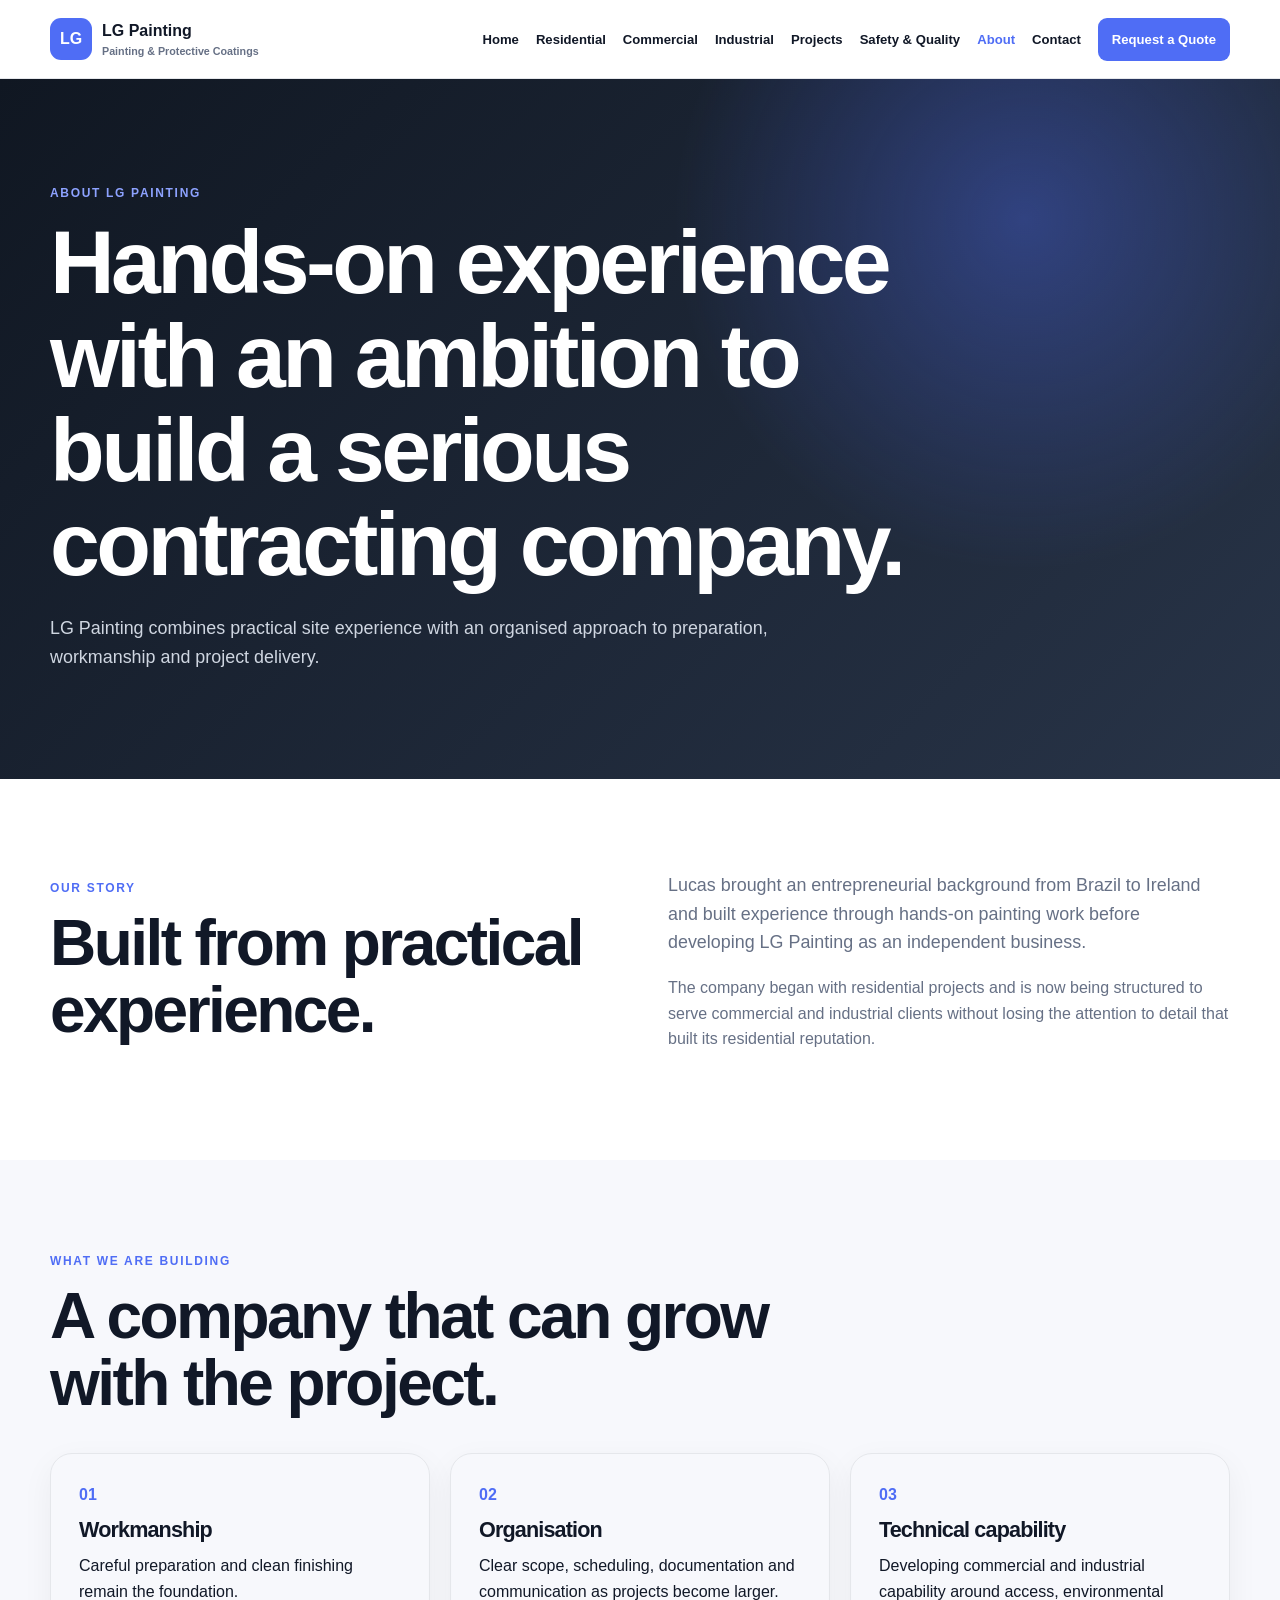
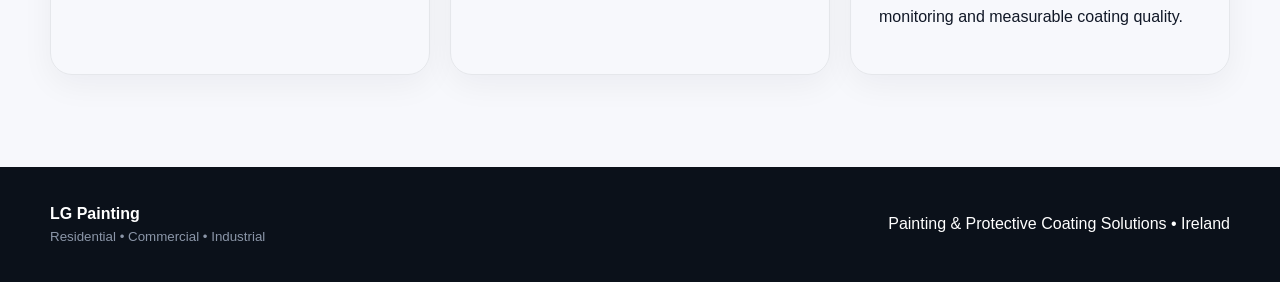
==== about.html @ a14e6132 "Add about page" ====
<!doctype html><html lang="en"><head><meta charset="utf-8"><meta name="viewport" content="width=device-width,initial-scale=1"><meta name="description" content="Learn about LG Painting, a hands-on painting contractor in Ireland developing residential, commercial and industrial capability."><title>About LG Painting | Ireland</title><link rel="stylesheet" href="styles.css"></head><body><header class="header"><div class="wrap nav"><a class="brand" href="index.html"><span>LG</span><b>LG Painting<small>Painting & Protective Coatings</small></b></a><button class="menu" aria-label="Open menu">☰</button><nav><a class="" href="index.html">Home</a><a class="" href="residential.html">Residential</a><a class="" href="commercial.html">Commercial</a><a class="" href="industrial.html">Industrial</a><a class="" href="projects.html">Projects</a><a class="" href="safety-quality.html">Safety & Quality</a><a class="active" href="about.html">About</a><a class="" href="contact.html">Contact</a><a class="quote" href="contact.html">Request a Quote</a></nav></div></header><main>
<section class="page-hero about-hero"><div class="wrap"><p class="kicker">About LG Painting</p><h1>Hands-on experience with an ambition to build a serious contracting company.</h1><p class="lead">LG Painting combines practical site experience with an organised approach to preparation, workmanship and project delivery.</p></div></section>
<section class="section"><div class="wrap split"><div><p class="kicker">Our story</p><h2>Built from practical experience.</h2></div><div><p class="lead">Lucas brought an entrepreneurial background from Brazil to Ireland and built experience through hands-on painting work before developing LG Painting as an independent business.</p><p class="muted">The company began with residential projects and is now being structured to serve commercial and industrial clients without losing the attention to detail that built its residential reputation.</p></div></div></section>
<section class="section soft"><div class="wrap"><p class="kicker">What we are building</p><h2>A company that can grow with the project.</h2><div class="cards"><article><span class="num">01</span><h3>Workmanship</h3><p>Careful preparation and clean finishing remain the foundation.</p></article><article><span class="num">02</span><h3>Organisation</h3><p>Clear scope, scheduling, documentation and communication as projects become larger.</p></article><article><span class="num">03</span><h3>Technical capability</h3><p>Developing commercial and industrial capability around access, environmental monitoring and measurable coating quality.</p></article></div></div></section></main><footer><div class="wrap foot"><div><b>LG Painting</b><small>Residential • Commercial • Industrial</small></div><div>Painting & Protective Coating Solutions • Ireland</div></div></footer><script src="script.js"></script></body></html>
---- styles.css ----
:root{--blue:#4F6DF5;--ink:#111827;--muted:#667085;--line:#E5E7EB;--soft:#F7F8FC;--green:#2DBE78;--max:1180px;--shadow:0 24px 70px rgba(17,24,39,.12)}
*{box-sizing:border-box}html{scroll-behavior:smooth}body{margin:0;color:var(--ink);font-family:Inter,Arial,sans-serif;background:#fff;line-height:1.6}a{color:inherit;text-decoration:none}h1,h2,h3,p{margin-top:0}h1,h2,h3{line-height:1.05;letter-spacing:-.04em}h1{font-size:clamp(3rem,7vw,6.2rem);max-width:860px;margin:.6rem 0 1.4rem}h2{font-size:clamp(2.2rem,5vw,4rem);max-width:780px;margin:.5rem 0 1rem}h3{font-size:1.35rem;margin:.7rem 0}.wrap{width:min(var(--max),calc(100% - 36px));margin:auto}.header{position:sticky;top:0;z-index:20;background:rgba(255,255,255,.94);backdrop-filter:blur(14px);border-bottom:1px solid var(--line)}.nav{height:78px;display:flex;align-items:center;gap:28px}.brand{display:flex;align-items:center;gap:10px;margin-right:auto}.brand>span{width:42px;height:42px;display:grid;place-items:center;background:var(--blue);color:#fff;border-radius:11px;font-weight:900}.brand b{display:flex;flex-direction:column;font-size:1rem}.brand small{font-size:.67rem;color:var(--muted);font-weight:600}.nav nav{display:flex;align-items:center;gap:17px;font-size:.82rem;font-weight:700}.nav .quote{background:var(--blue);color:#fff;padding:11px 14px;border-radius:9px}.menu{display:none;margin-left:auto;border:0;background:none;font-size:1.5rem}.hero{color:#fff;padding:92px 0;background:radial-gradient(circle at 80% 20%,rgba(79,109,245,.5),transparent 28%),linear-gradient(135deg,#0D1420,#1D283A 65%,#111827)}.hero-grid{display:grid;grid-template-columns:1.05fr .95fr;gap:58px;align-items:center}.kicker{text-transform:uppercase;letter-spacing:.14em;font-size:.75rem;font-weight:900;color:var(--blue)}.hero .kicker,.dark .kicker,.page-hero .kicker{color:#8DA2FF}.lead{font-size:1.12rem;color:var(--muted);max-width:740px}.hero .lead,.dark .lead{color:#CCD3DE}.narrow{max-width:700px}.actions,.tags{display:flex;gap:12px;flex-wrap:wrap}.actions{margin-top:30px}.tags{margin-top:34px}.tags span{border:1px solid rgba(255,255,255,.15);background:rgba(255,255,255,.06);padding:8px 11px;border-radius:999px;font-size:.82rem;font-weight:750}.btn{display:inline-flex;align-items:center;justify-content:center;border:0;border-radius:10px;padding:13px 18px;font-weight:850;cursor:pointer}.primary{background:var(--blue);color:#fff}.ghost{background:#fff;color:var(--ink)}.dashboard{padding:24px;border-radius:26px;background:rgba(255,255,255,.08);border:1px solid rgba(255,255,255,.14);box-shadow:0 30px 80px rgba(0,0,0,.25)}.dash-top{display:flex;justify-content:space-between;gap:10px;align-items:center;margin-bottom:16px}.dash-top em{font-style:normal;color:#98F0BE;font-size:.78rem;font-weight:800}.metrics{display:grid;grid-template-columns:1fr 1fr;gap:12px}.metrics div{padding:16px;border-radius:14px;background:rgba(7,12,22,.42);border:1px solid rgba(255,255,255,.08)}.metrics small{display:block;color:#9FA9B9;text-transform:uppercase;letter-spacing:.08em;font-size:.66rem}.metrics strong{display:block;margin-top:4px;font-size:1.08rem}.flow{margin-top:17px;padding-top:17px;border-top:1px solid rgba(255,255,255,.1);color:#AEB7C6;font-size:.82rem}.section{padding:92px 0}.soft{background:var(--soft)}.dark{background:linear-gradient(135deg,#101722,#202A3A);color:#fff}.cards,.tech{display:grid;grid-template-columns:repeat(3,1fr);gap:20px;margin-top:36px}.cards article{border:1px solid var(--line);border-radius:22px;padding:28px;box-shadow:0 10px 32px rgba(17,24,39,.05)}.cards ul{padding-left:18px;color:var(--muted)}.num,.tech article>span{color:var(--blue);font-weight:900}.tech{grid-template-columns:repeat(4,1fr)}.tech article{padding:24px;border-radius:20px;background:rgba(255,255,255,.055);border:1px solid rgba(255,255,255,.1)}.tech p{color:#B9C2CF}.sample{margin-top:34px;padding:28px;border:1px solid rgba(255,255,255,.1);border-radius:24px;background:#0B111B;display:grid;grid-template-columns:.8fr 1.2fr;gap:24px}.sample-grid{display:grid;grid-template-columns:repeat(3,1fr);gap:12px}.sample-grid div{padding:15px;border-radius:12px;background:#151E2B}.sample-grid small{display:block;color:#AAB4C3}.sample-grid b{display:block;margin-top:4px}.split{display:grid;grid-template-columns:1fr 1fr;gap:56px;align-items:center}.workflow{display:flex;gap:10px;flex-wrap:wrap}.workflow span{padding:11px 13px;border-radius:999px;background:#F0F3FF;color:#3047A7;font-weight:800;font-size:.86rem}.muted{color:var(--muted)}.contact{display:grid;grid-template-columns:.9fr 1.1fr;gap:50px;align-items:start}form{padding:26px;border:1px solid var(--line);border-radius:22px;box-shadow:var(--shadow)}label{display:grid;gap:7px;margin-bottom:14px;font-weight:800;font-size:.9rem}input,select,textarea{width:100%;padding:12px 13px;border:1px solid #D9DEE7;border-radius:10px;font:inherit}.two{display:grid;grid-template-columns:1fr 1fr;gap:12px}.notice{display:none;background:#EEF1FF;color:#3047A7;padding:11px 13px;border-radius:9px;margin-top:14px;font-size:.88rem}footer{background:#0B111A;color:#fff;padding:34px 0}.foot{display:flex;justify-content:space-between;gap:20px;align-items:center}.foot b,.foot small{display:block}.foot small{color:#8B96A8}

.nav nav a.active{color:var(--blue)}
.outline{background:#fff;color:var(--ink);border:1px solid var(--line)}
.text-link{display:inline-block;margin-top:12px;color:var(--blue);font-weight:850}
.cta-strip{display:flex;justify-content:space-between;gap:32px;align-items:center}
.page-hero{padding:105px 0 90px;color:#fff;background:radial-gradient(circle at 78% 25%,rgba(79,109,245,.42),transparent 28%),linear-gradient(135deg,#0D1420,#1D283A)}
.page-hero h1{max-width:920px}
.page-hero .lead{color:#CFD6E1}
.residential-hero{background:radial-gradient(circle at 80% 20%,rgba(79,109,245,.36),transparent 30%),linear-gradient(135deg,#151F30,#27354B)}
.commercial-hero{background:radial-gradient(circle at 80% 20%,rgba(79,109,245,.32),transparent 30%),linear-gradient(135deg,#101826,#253043)}
.industrial-page-hero{background:radial-gradient(circle at 75% 25%,rgba(79,109,245,.52),transparent 26%),linear-gradient(135deg,#080D14,#202A38)}
.projects-hero,.quality-hero,.about-hero,.contact-hero{background:radial-gradient(circle at 80% 20%,rgba(79,109,245,.38),transparent 30%),linear-gradient(135deg,#101722,#283448)}
.service-grid{display:grid;grid-template-columns:repeat(3,1fr);gap:18px;margin-top:34px}
.service-grid article{border:1px solid var(--line);border-radius:18px;padding:24px;background:#fff}
.service-grid article>span{font-size:.78rem;color:var(--blue);font-weight:900}
.steps{display:grid;gap:12px}
.steps div{display:flex;gap:14px;align-items:center;padding:14px 16px;border:1px solid var(--line);border-radius:14px;background:#fff}
.steps b{color:var(--blue)}
.quote-copy{font-size:1.05rem;color:var(--muted)}
.light-tech article{background:#F7F8FC;border-color:var(--line)}
.light-tech article p{color:var(--muted)}
.sample-grid.wide{margin-top:28px}
.dark-flow{margin-top:30px}
.dark-flow span{background:rgba(255,255,255,.08);color:#fff;border:1px solid rgba(255,255,255,.1)}
.mini-cards{display:grid;grid-template-columns:1fr 1fr;gap:14px}
.mini-cards div{display:grid;gap:4px;padding:18px;border:1px solid var(--line);border-radius:14px}
.mini-cards span{color:var(--muted);font-size:.9rem}
.pill-grid{display:flex;flex-wrap:wrap;gap:12px;margin-top:28px}.pill-grid span{padding:12px 15px;border-radius:999px;background:#EEF1FF;color:#3047A7;font-weight:850}
.project-grid{display:grid;grid-template-columns:repeat(3,1fr);gap:20px;margin-top:32px}.project-grid article{border:1px solid var(--line);border-radius:20px;overflow:hidden;background:#fff}.project-grid h3,.project-grid p,.project-grid article>span{margin-left:20px;margin-right:20px}.project-grid article>span{display:inline-block;margin-bottom:20px;color:var(--blue);font-weight:850}.project-visual{height:220px;background:linear-gradient(135deg,#E9EDFF,#BCC8FF)}.wallpaper-visual{background:repeating-linear-gradient(135deg,#E8ECF9 0 14px,#D8DEEF 14px 28px)}.detail-visual{background:linear-gradient(135deg,#D6DBE8,#F4F6FA)}.contact-points{display:flex;flex-wrap:wrap;gap:8px;margin-top:20px}.contact-points span{padding:8px 10px;border-radius:999px;background:var(--soft);font-size:.82rem;font-weight:800;color:#45506A}
@media(max-width:960px){.service-grid,.project-grid{grid-template-columns:1fr 1fr}.cta-strip{align-items:flex-start;flex-direction:column}}
@media(max-width:640px){.service-grid,.project-grid,.mini-cards{grid-template-columns:1fr}.page-hero{padding:72px 0 62px}}

@media(max-width:960px){.nav nav{position:absolute;top:78px;left:0;right:0;display:none;flex-direction:column;align-items:flex-start;background:#fff;padding:20px;border-bottom:1px solid var(--line)}.nav nav.open{display:flex}.menu{display:block}.hero-grid,.split,.contact,.sample{grid-template-columns:1fr}.cards{grid-template-columns:1fr 1fr}.tech{grid-template-columns:1fr 1fr}.sample-grid{grid-template-columns:1fr 1fr}}@media(max-width:640px){.wrap{width:min(var(--max),calc(100% - 28px))}.section{padding:70px 0}.hero{padding:58px 0}.cards,.tech,.sample-grid,.two{grid-template-columns:1fr}.metrics{grid-template-columns:1fr 1fr}.foot{flex-direction:column;align-items:flex-start}h1{font-size:3.25rem}.brand small{display:none}}
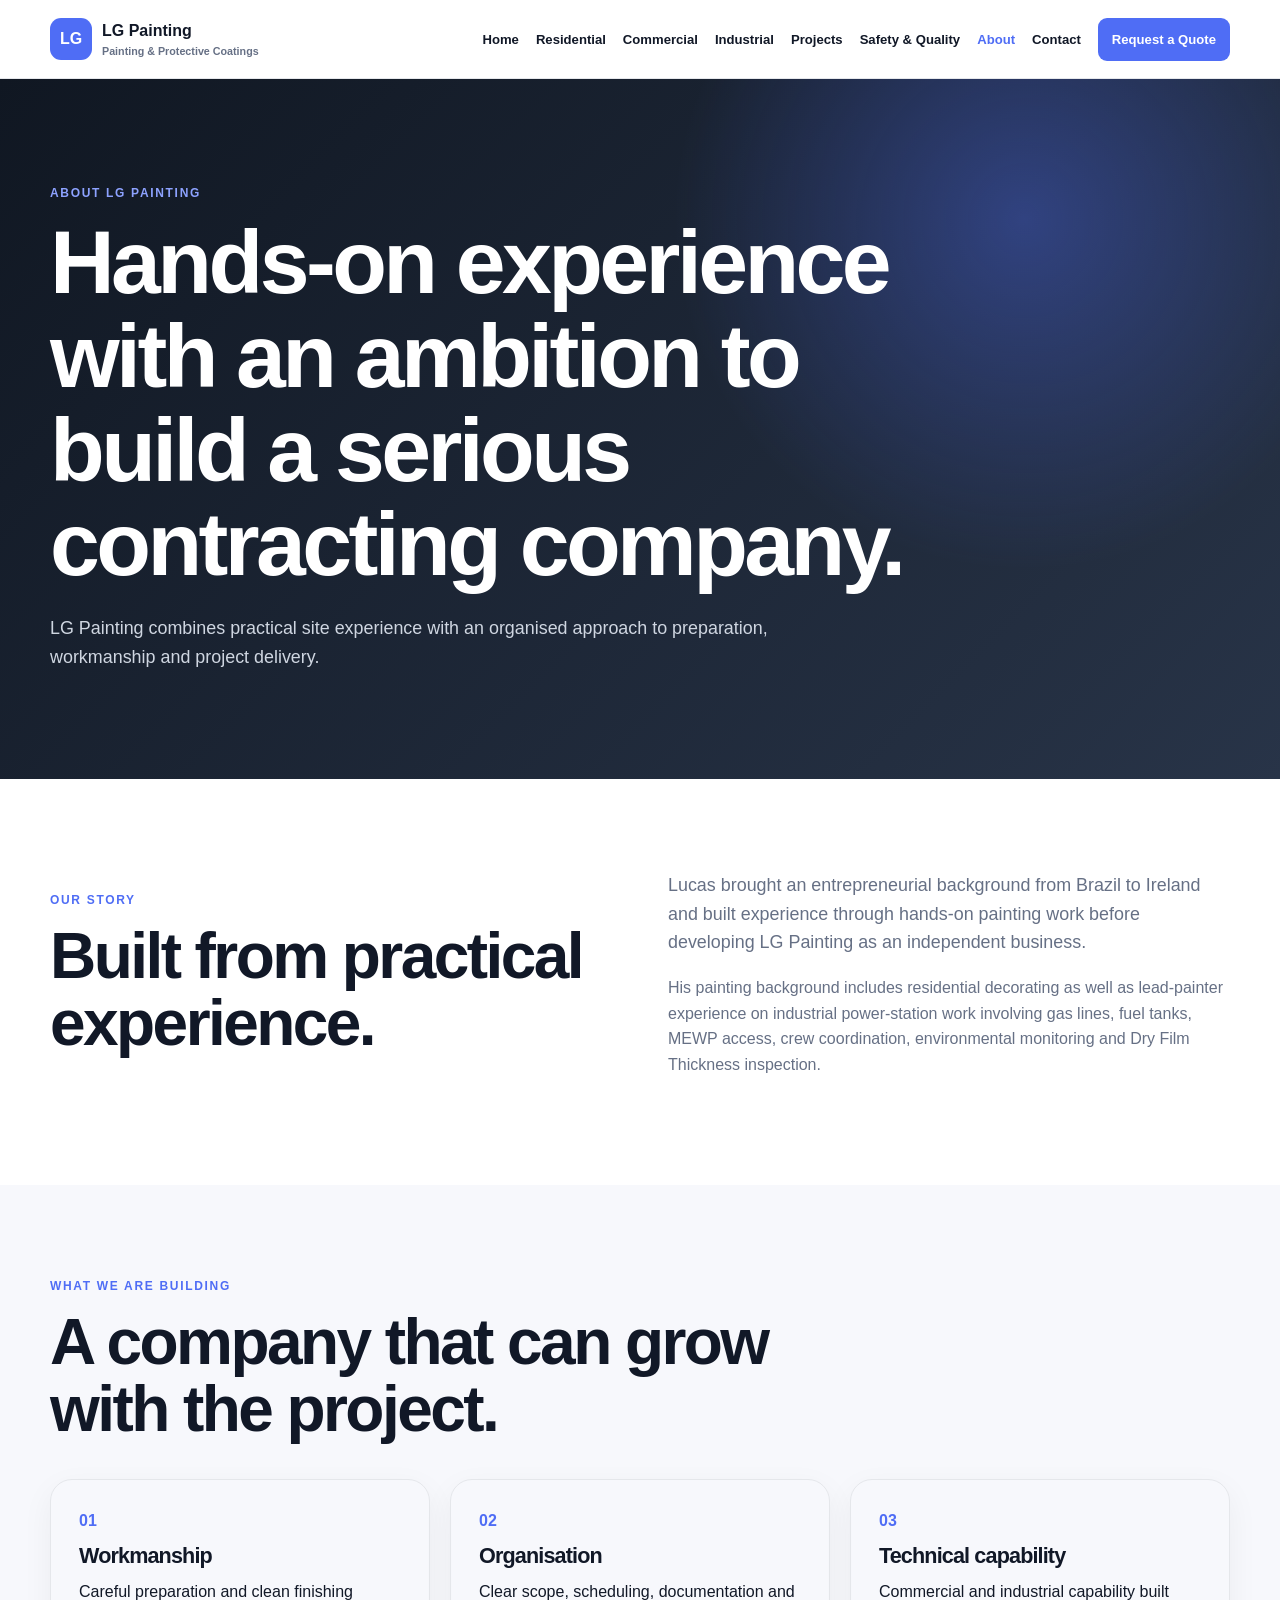
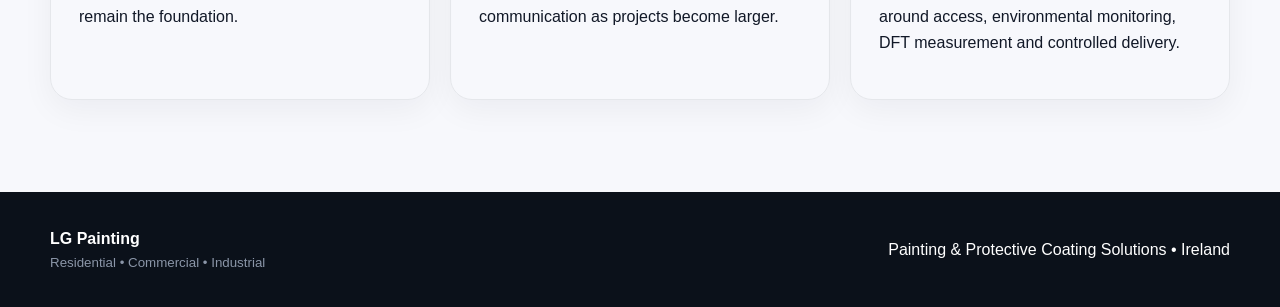
==== commit ca022acd: "Add verified industrial experience to company story" ====
--- a/about.html
+++ b/about.html
@@ -1,4 +1,4 @@
-<!doctype html><html lang="en"><head><meta charset="utf-8"><meta name="viewport" content="width=device-width,initial-scale=1"><meta name="description" content="Learn about LG Painting, a hands-on painting contractor in Ireland developing residential, commercial and industrial capability."><title>About LG Painting | Ireland</title><link rel="stylesheet" href="styles.css"></head><body><header class="header"><div class="wrap nav"><a class="brand" href="index.html"><span>LG</span><b>LG Painting<small>Painting & Protective Coatings</small></b></a><button class="menu" aria-label="Open menu">☰</button><nav><a class="" href="index.html">Home</a><a class="" href="residential.html">Residential</a><a class="" href="commercial.html">Commercial</a><a class="" href="industrial.html">Industrial</a><a class="" href="projects.html">Projects</a><a class="" href="safety-quality.html">Safety & Quality</a><a class="active" href="about.html">About</a><a class="" href="contact.html">Contact</a><a class="quote" href="contact.html">Request a Quote</a></nav></div></header><main>
+<!doctype html><html lang="en"><head><meta charset="utf-8"><meta name="viewport" content="width=device-width,initial-scale=1"><meta name="description" content="Learn about LG Painting, a hands-on painting contractor in Ireland with residential, commercial and industrial coating experience."><title>About LG Painting | Ireland</title><link rel="stylesheet" href="styles.css"></head><body><header class="header"><div class="wrap nav"><a class="brand" href="index.html"><span>LG</span><b>LG Painting<small>Painting & Protective Coatings</small></b></a><button class="menu" aria-label="Open menu">☰</button><nav><a href="index.html">Home</a><a href="residential.html">Residential</a><a href="commercial.html">Commercial</a><a href="industrial.html">Industrial</a><a href="projects.html">Projects</a><a href="safety-quality.html">Safety & Quality</a><a class="active" href="about.html">About</a><a href="contact.html">Contact</a><a class="quote" href="contact.html">Request a Quote</a></nav></div></header><main>
 <section class="page-hero about-hero"><div class="wrap"><p class="kicker">About LG Painting</p><h1>Hands-on experience with an ambition to build a serious contracting company.</h1><p class="lead">LG Painting combines practical site experience with an organised approach to preparation, workmanship and project delivery.</p></div></section>
-<section class="section"><div class="wrap split"><div><p class="kicker">Our story</p><h2>Built from practical experience.</h2></div><div><p class="lead">Lucas brought an entrepreneurial background from Brazil to Ireland and built experience through hands-on painting work before developing LG Painting as an independent business.</p><p class="muted">The company began with residential projects and is now being structured to serve commercial and industrial clients without losing the attention to detail that built its residential reputation.</p></div></div></section>
-<section class="section soft"><div class="wrap"><p class="kicker">What we are building</p><h2>A company that can grow with the project.</h2><div class="cards"><article><span class="num">01</span><h3>Workmanship</h3><p>Careful preparation and clean finishing remain the foundation.</p></article><article><span class="num">02</span><h3>Organisation</h3><p>Clear scope, scheduling, documentation and communication as projects become larger.</p></article><article><span class="num">03</span><h3>Technical capability</h3><p>Developing commercial and industrial capability around access, environmental monitoring and measurable coating quality.</p></article></div></div></section></main><footer><div class="wrap foot"><div><b>LG Painting</b><small>Residential • Commercial • Industrial</small></div><div>Painting & Protective Coating Solutions • Ireland</div></div></footer><script src="script.js"></script></body></html>+<section class="section"><div class="wrap split"><div><p class="kicker">Our story</p><h2>Built from practical experience.</h2></div><div><p class="lead">Lucas brought an entrepreneurial background from Brazil to Ireland and built experience through hands-on painting work before developing LG Painting as an independent business.</p><p class="muted">His painting background includes residential decorating as well as lead-painter experience on industrial power-station work involving gas lines, fuel tanks, MEWP access, crew coordination, environmental monitoring and Dry Film Thickness inspection.</p></div></div></section>
+<section class="section soft"><div class="wrap"><p class="kicker">What we are building</p><h2>A company that can grow with the project.</h2><div class="cards"><article><span class="num">01</span><h3>Workmanship</h3><p>Careful preparation and clean finishing remain the foundation.</p></article><article><span class="num">02</span><h3>Organisation</h3><p>Clear scope, scheduling, documentation and communication as projects become larger.</p></article><article><span class="num">03</span><h3>Technical capability</h3><p>Commercial and industrial capability built around access, environmental monitoring, DFT measurement and controlled delivery.</p></article></div></div></section></main><footer><div class="wrap foot"><div><b>LG Painting</b><small>Residential • Commercial • Industrial</small></div><div>Painting & Protective Coating Solutions • Ireland</div></div></footer><script src="script.js"></script></body></html>
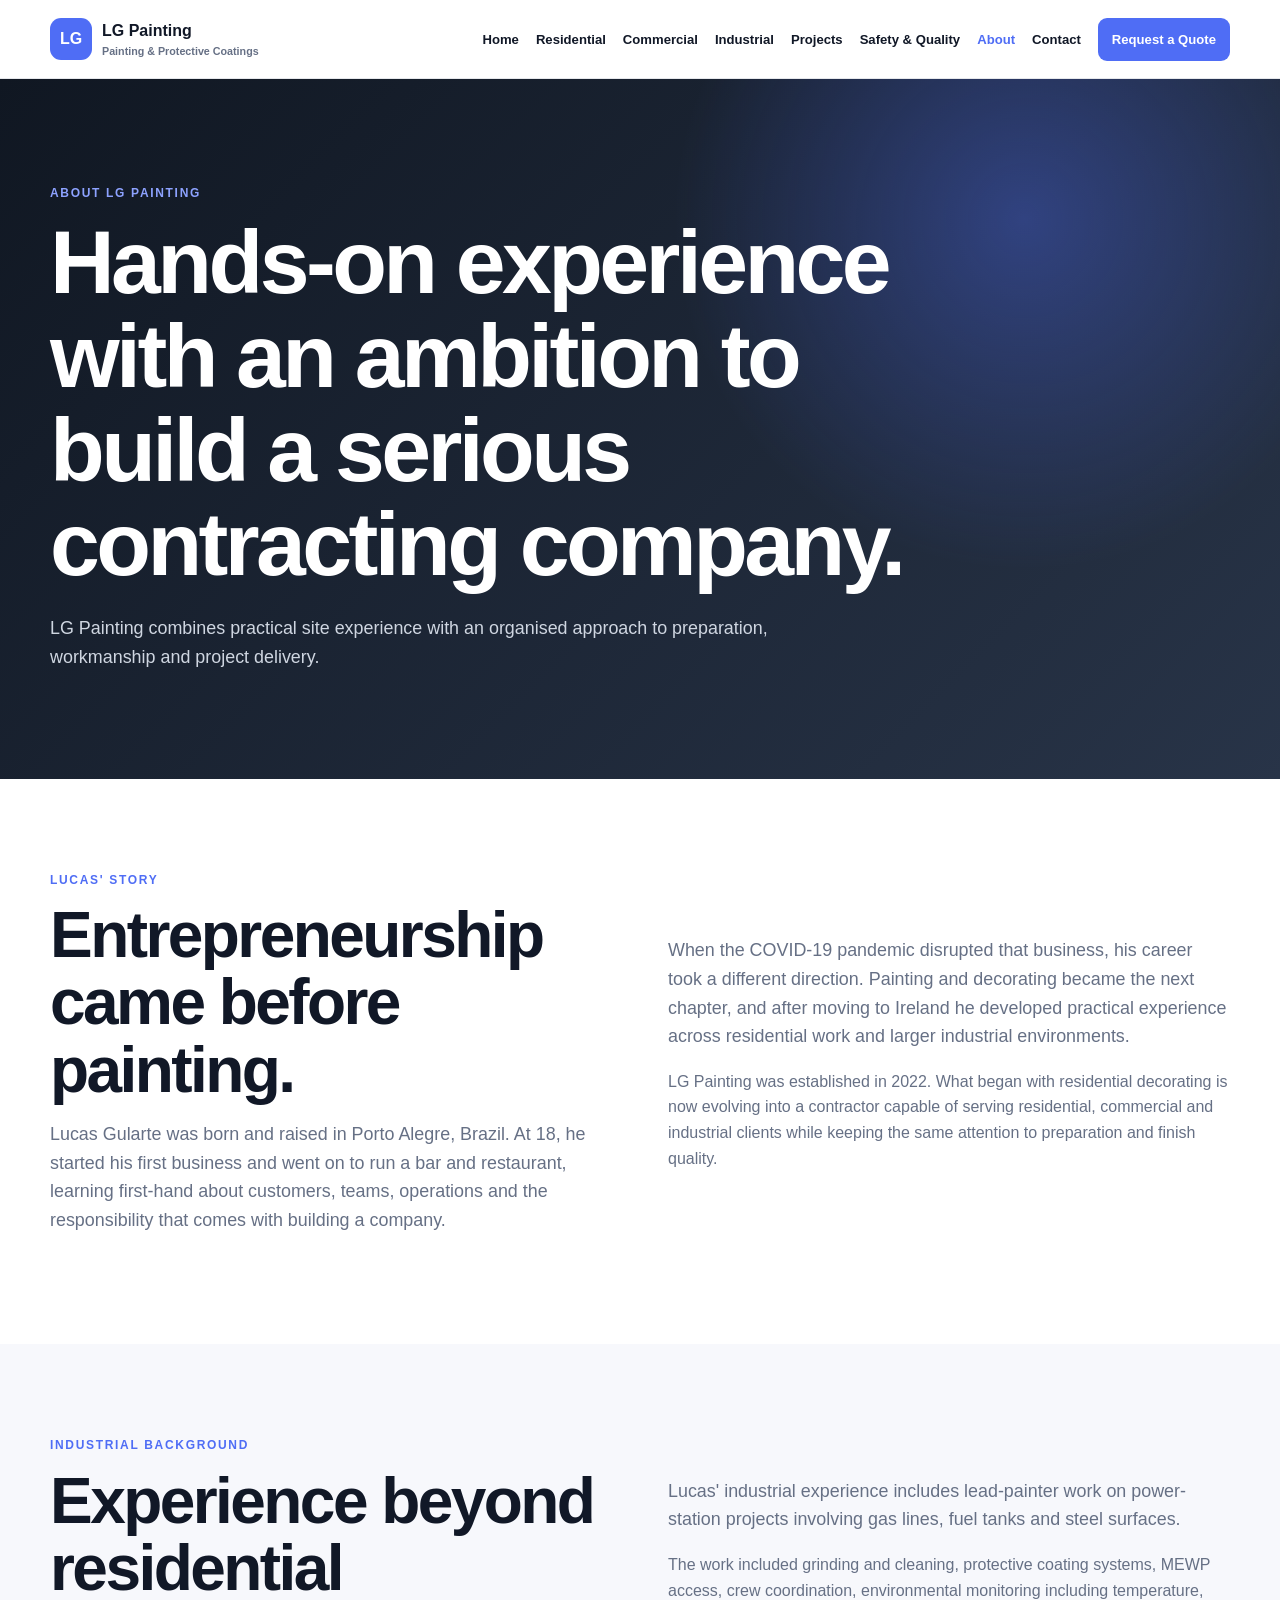
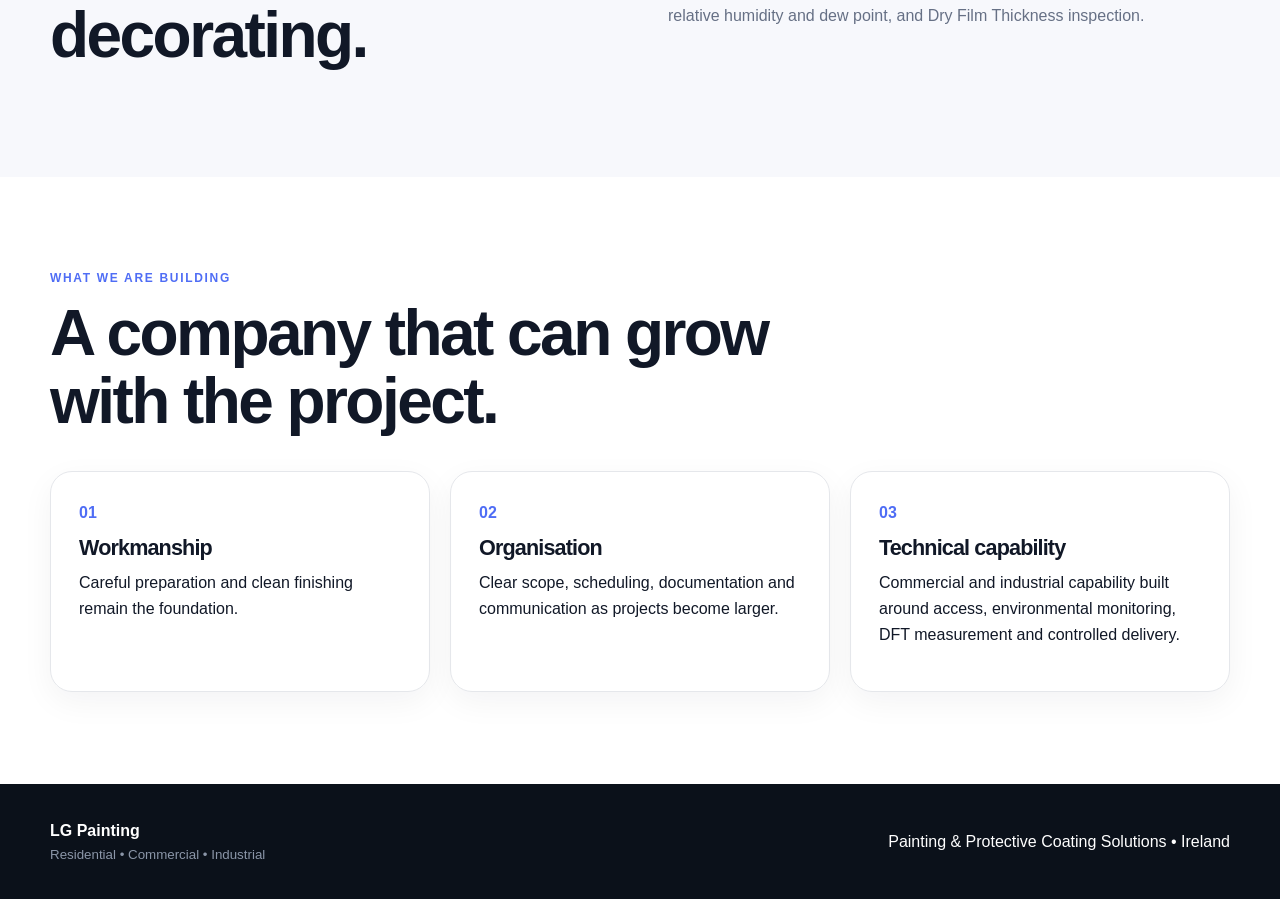
==== commit ccb26606: "Restore original founder story and expand About page" ====
--- a/about.html
+++ b/about.html
@@ -1,4 +1,5 @@
 <!doctype html><html lang="en"><head><meta charset="utf-8"><meta name="viewport" content="width=device-width,initial-scale=1"><meta name="description" content="Learn about LG Painting, a hands-on painting contractor in Ireland with residential, commercial and industrial coating experience."><title>About LG Painting | Ireland</title><link rel="stylesheet" href="styles.css"></head><body><header class="header"><div class="wrap nav"><a class="brand" href="index.html"><span>LG</span><b>LG Painting<small>Painting & Protective Coatings</small></b></a><button class="menu" aria-label="Open menu">☰</button><nav><a href="index.html">Home</a><a href="residential.html">Residential</a><a href="commercial.html">Commercial</a><a href="industrial.html">Industrial</a><a href="projects.html">Projects</a><a href="safety-quality.html">Safety & Quality</a><a class="active" href="about.html">About</a><a href="contact.html">Contact</a><a class="quote" href="contact.html">Request a Quote</a></nav></div></header><main>
 <section class="page-hero about-hero"><div class="wrap"><p class="kicker">About LG Painting</p><h1>Hands-on experience with an ambition to build a serious contracting company.</h1><p class="lead">LG Painting combines practical site experience with an organised approach to preparation, workmanship and project delivery.</p></div></section>
-<section class="section"><div class="wrap split"><div><p class="kicker">Our story</p><h2>Built from practical experience.</h2></div><div><p class="lead">Lucas brought an entrepreneurial background from Brazil to Ireland and built experience through hands-on painting work before developing LG Painting as an independent business.</p><p class="muted">His painting background includes residential decorating as well as lead-painter experience on industrial power-station work involving gas lines, fuel tanks, MEWP access, crew coordination, environmental monitoring and Dry Film Thickness inspection.</p></div></div></section>
-<section class="section soft"><div class="wrap"><p class="kicker">What we are building</p><h2>A company that can grow with the project.</h2><div class="cards"><article><span class="num">01</span><h3>Workmanship</h3><p>Careful preparation and clean finishing remain the foundation.</p></article><article><span class="num">02</span><h3>Organisation</h3><p>Clear scope, scheduling, documentation and communication as projects become larger.</p></article><article><span class="num">03</span><h3>Technical capability</h3><p>Commercial and industrial capability built around access, environmental monitoring, DFT measurement and controlled delivery.</p></article></div></div></section></main><footer><div class="wrap foot"><div><b>LG Painting</b><small>Residential • Commercial • Industrial</small></div><div>Painting & Protective Coating Solutions • Ireland</div></div></footer><script src="script.js"></script></body></html>+<section class="section"><div class="wrap split"><div><p class="kicker">Lucas' story</p><h2>Entrepreneurship came before painting.</h2><p class="lead">Lucas Gularte was born and raised in Porto Alegre, Brazil. At 18, he started his first business and went on to run a bar and restaurant, learning first-hand about customers, teams, operations and the responsibility that comes with building a company.</p></div><div><p class="lead">When the COVID-19 pandemic disrupted that business, his career took a different direction. Painting and decorating became the next chapter, and after moving to Ireland he developed practical experience across residential work and larger industrial environments.</p><p class="muted">LG Painting was established in 2022. What began with residential decorating is now evolving into a contractor capable of serving residential, commercial and industrial clients while keeping the same attention to preparation and finish quality.</p></div></div></section>
+<section class="section soft"><div class="wrap split"><div><p class="kicker">Industrial background</p><h2>Experience beyond residential decorating.</h2></div><div><p class="lead">Lucas' industrial experience includes lead-painter work on power-station projects involving gas lines, fuel tanks and steel surfaces.</p><p class="muted">The work included grinding and cleaning, protective coating systems, MEWP access, crew coordination, environmental monitoring including temperature, relative humidity and dew point, and Dry Film Thickness inspection.</p></div></div></section>
+<section class="section"><div class="wrap"><p class="kicker">What we are building</p><h2>A company that can grow with the project.</h2><div class="cards"><article><span class="num">01</span><h3>Workmanship</h3><p>Careful preparation and clean finishing remain the foundation.</p></article><article><span class="num">02</span><h3>Organisation</h3><p>Clear scope, scheduling, documentation and communication as projects become larger.</p></article><article><span class="num">03</span><h3>Technical capability</h3><p>Commercial and industrial capability built around access, environmental monitoring, DFT measurement and controlled delivery.</p></article></div></div></section></main><footer><div class="wrap foot"><div><b>LG Painting</b><small>Residential • Commercial • Industrial</small></div><div>Painting & Protective Coating Solutions • Ireland</div></div></footer><script src="script.js"></script></body></html>
--- a/styles.css
+++ b/styles.css
@@ -32,4 +32,21 @@
 @media(max-width:960px){.service-grid,.project-grid{grid-template-columns:1fr 1fr}.cta-strip{align-items:flex-start;flex-direction:column}}
 @media(max-width:640px){.service-grid,.project-grid,.mini-cards{grid-template-columns:1fr}.page-hero{padding:72px 0 62px}}
 
-@media(max-width:960px){.nav nav{position:absolute;top:78px;left:0;right:0;display:none;flex-direction:column;align-items:flex-start;background:#fff;padding:20px;border-bottom:1px solid var(--line)}.nav nav.open{display:flex}.menu{display:block}.hero-grid,.split,.contact,.sample{grid-template-columns:1fr}.cards{grid-template-columns:1fr 1fr}.tech{grid-template-columns:1fr 1fr}.sample-grid{grid-template-columns:1fr 1fr}}@media(max-width:640px){.wrap{width:min(var(--max),calc(100% - 28px))}.section{padding:70px 0}.hero{padding:58px 0}.cards,.tech,.sample-grid,.two{grid-template-columns:1fr}.metrics{grid-template-columns:1fr 1fr}.foot{flex-direction:column;align-items:flex-start}h1{font-size:3.25rem}.brand small{display:none}}+@media(max-width:960px){.nav nav{position:absolute;top:78px;left:0;right:0;display:none;flex-direction:column;align-items:flex-start;background:#fff;padding:20px;border-bottom:1px solid var(--line)}.nav nav.open{display:flex}.menu{display:block}.hero-grid,.split,.contact,.sample{grid-template-columns:1fr}.cards{grid-template-columns:1fr 1fr}.tech{grid-template-columns:1fr 1fr}.sample-grid{grid-template-columns:1fr 1fr}}@media(max-width:640px){.wrap{width:min(var(--max),calc(100% - 28px))}.section{padding:70px 0}.hero{padding:58px 0}.cards,.tech,.sample-grid,.two{grid-template-columns:1fr}.metrics{grid-template-columns:1fr 1fr}.foot{flex-direction:column;align-items:flex-start}h1{font-size:3.25rem}.brand small{display:none}}
+/* Google Ads landing pages */
+.lp-header{position:sticky;top:0;z-index:30;background:rgba(255,255,255,.96);backdrop-filter:blur(14px);border-bottom:1px solid var(--line)}
+.lp-nav{height:76px;display:flex;align-items:center;justify-content:space-between;gap:20px}
+.lp-hero{padding:86px 0;color:#fff;background:radial-gradient(circle at 78% 18%,rgba(79,109,245,.46),transparent 30%),linear-gradient(135deg,#101826,#27354B)}
+.lp-industrial{background:radial-gradient(circle at 78% 18%,rgba(79,109,245,.52),transparent 28%),linear-gradient(135deg,#080D14,#202A38)}
+.lp-hero-grid{display:grid;grid-template-columns:1.15fr .85fr;gap:54px;align-items:center}
+.lp-hero h1{font-size:clamp(3rem,6vw,5.7rem);max-width:900px}
+.lp-hero .lead{color:#D1D8E4;max-width:760px}
+.lp-card{background:#fff;color:var(--ink);padding:28px;border-radius:22px;box-shadow:0 30px 80px rgba(0,0,0,.24)}
+.lp-card h3{font-size:1.8rem}
+.lp-full{width:100%}
+.lp-trust{display:flex;flex-wrap:wrap;gap:10px;margin-top:28px}
+.lp-trust span{padding:8px 11px;border-radius:999px;background:rgba(255,255,255,.08);border:1px solid rgba(255,255,255,.14);font-size:.82rem;font-weight:800}
+.dark form{background:#fff;color:var(--ink)}
+.dark form .notice{color:#3047A7}
+@media(max-width:960px){.lp-hero-grid{grid-template-columns:1fr}.lp-card{max-width:620px}}
+@media(max-width:640px){.lp-nav .brand small{display:none}.lp-nav .btn{padding:11px 13px}.lp-hero{padding:64px 0}.lp-hero h1{font-size:3.15rem}}
